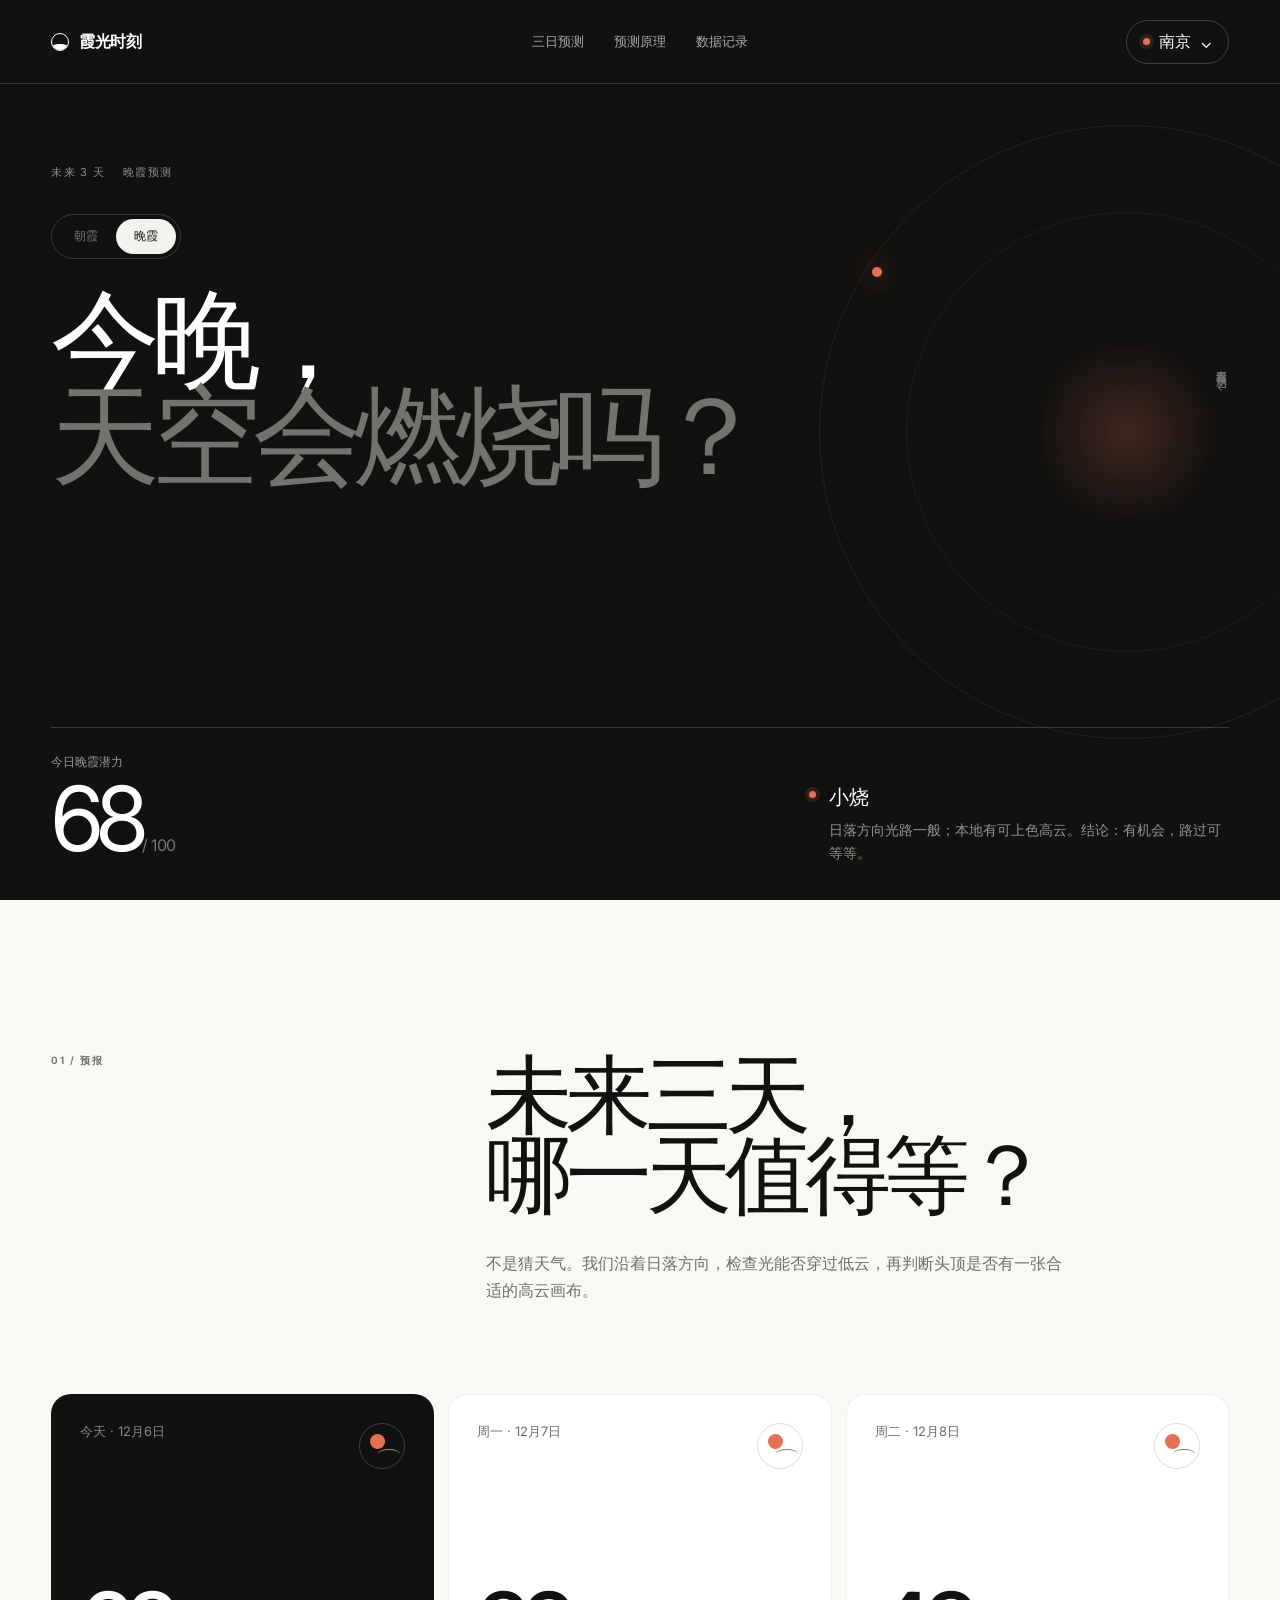
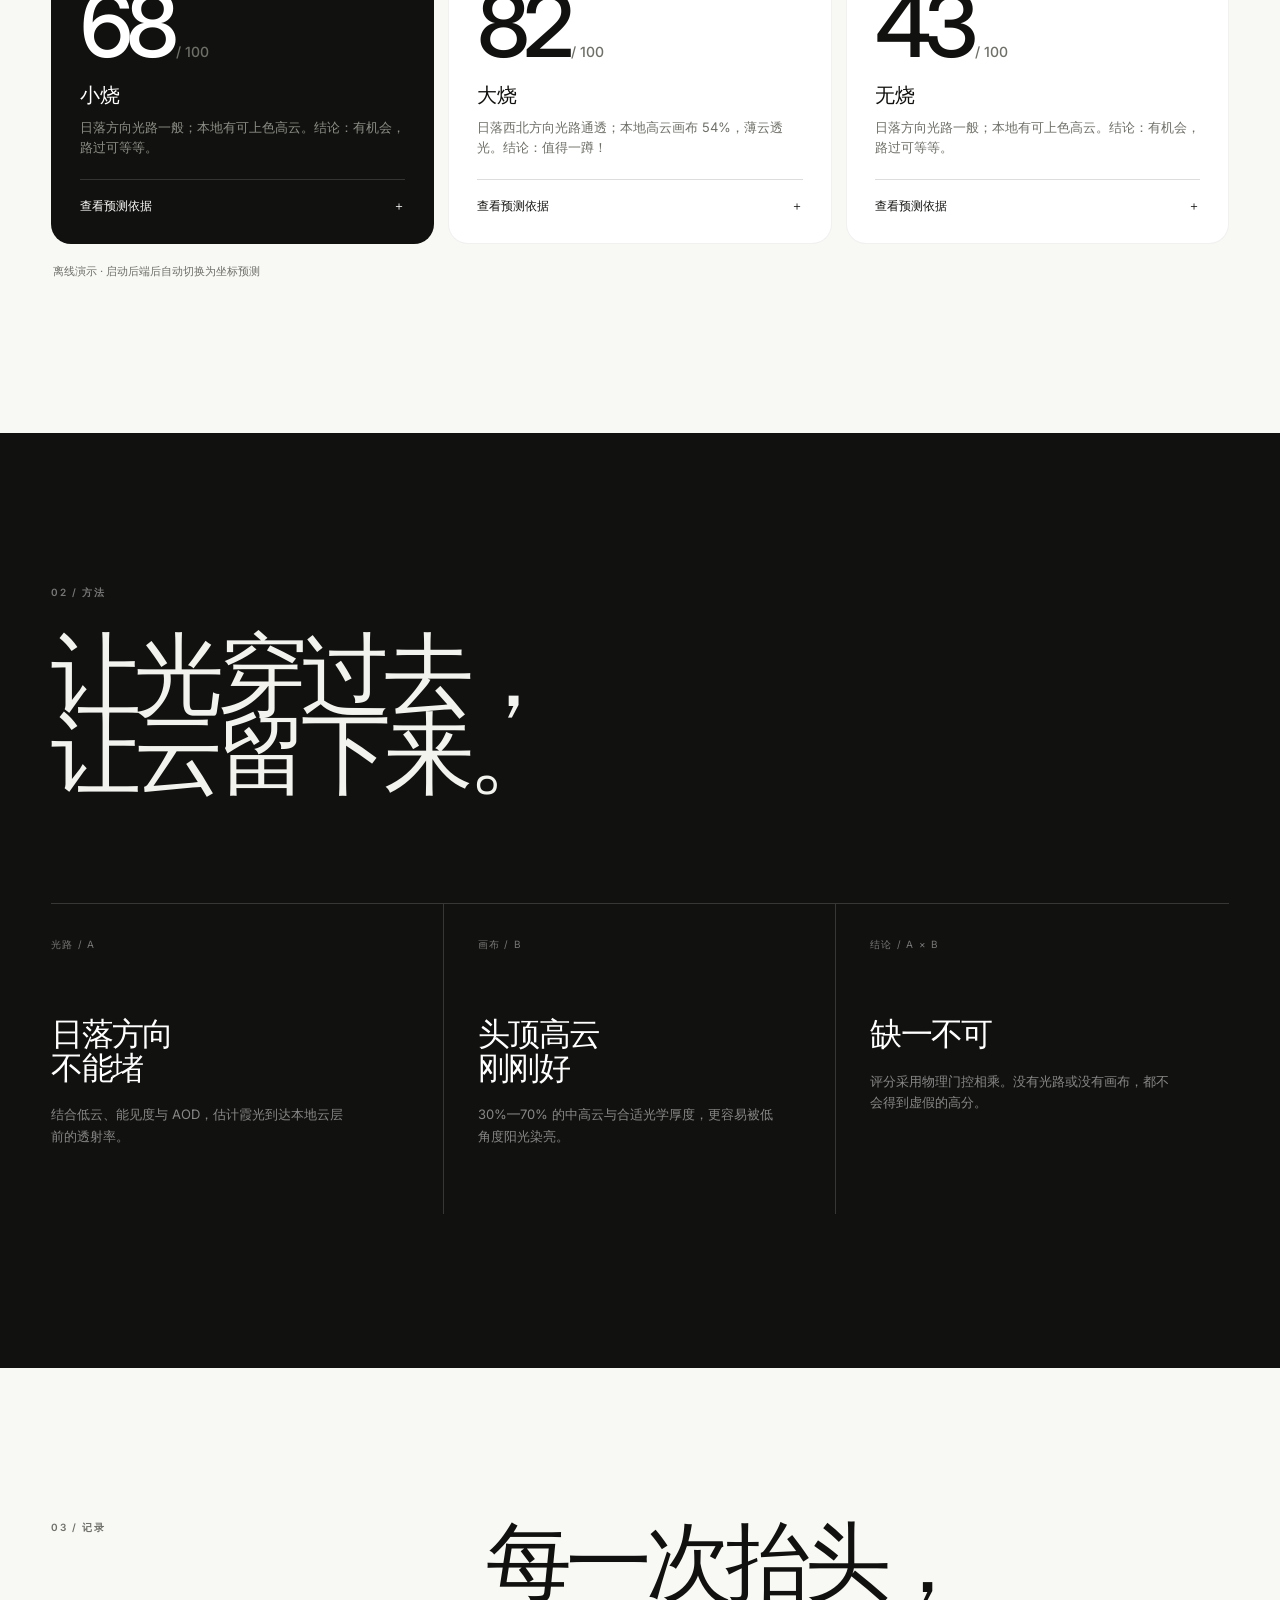
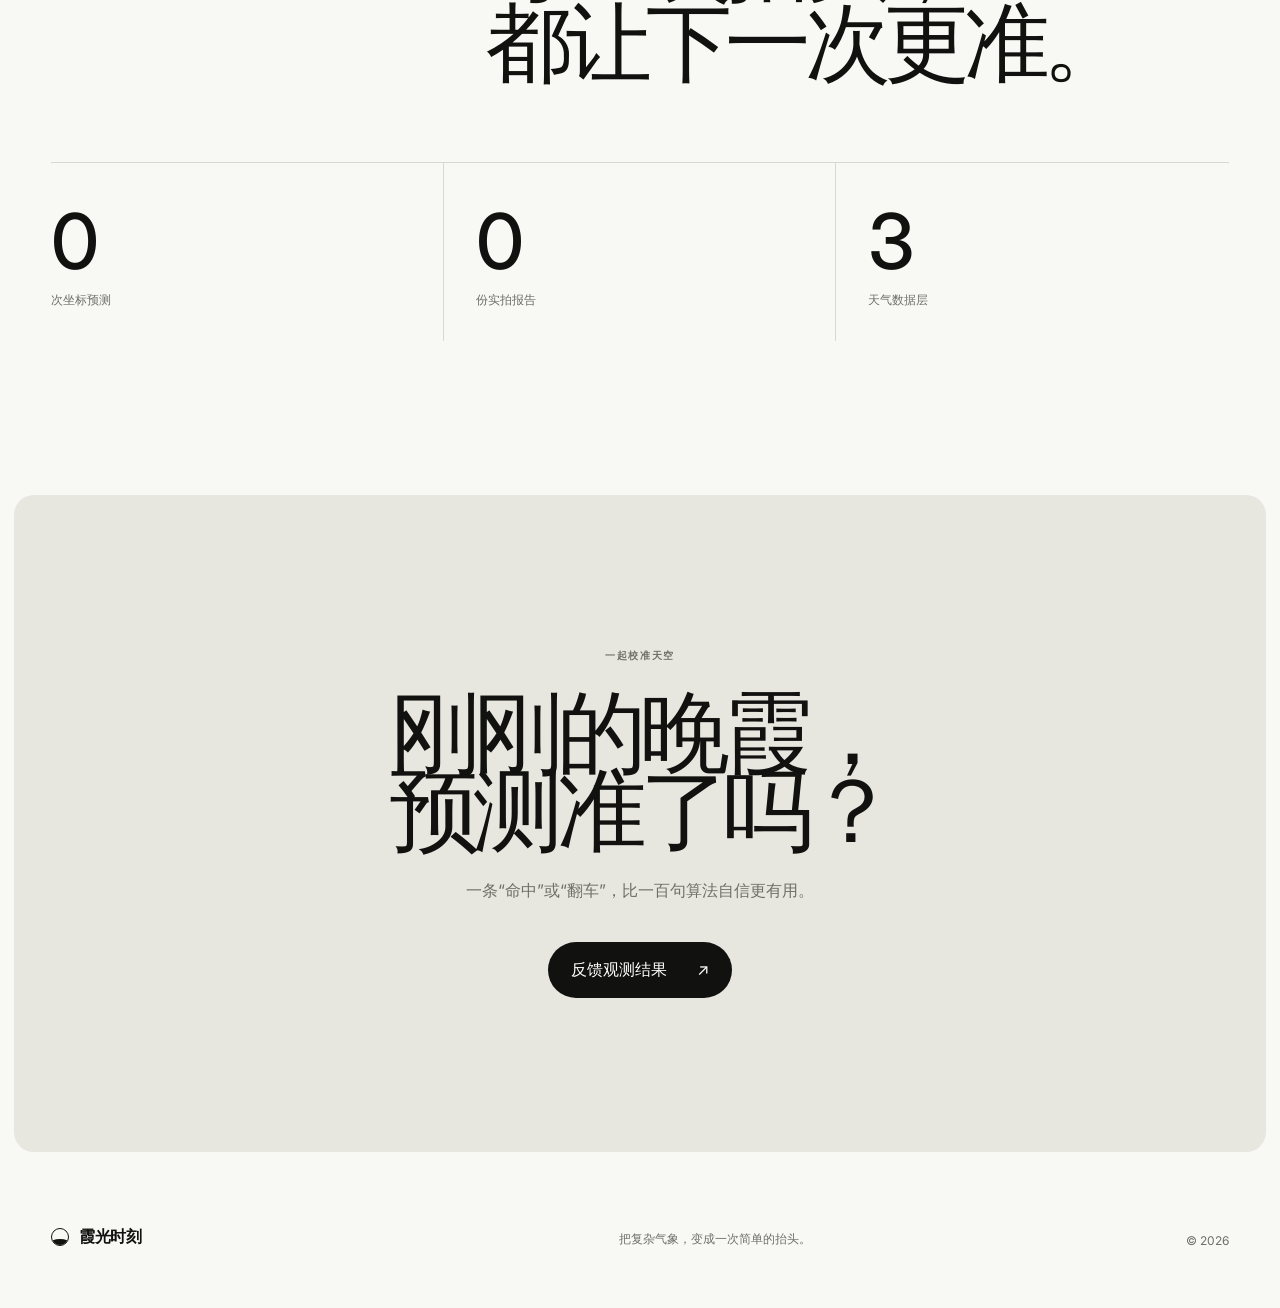
==== frontend/index.html @ 083d38c3 "初始化霞光智能预测应用" ====
<!doctype html>
<html lang="zh-CN">
<head>
  <meta charset="UTF-8">
  <meta name="viewport" content="width=device-width, initial-scale=1.0">
  <meta name="description" content="基于光路与云层几何关系的朝霞晚霞智能预测">
  <title>霞光时刻｜未来三天霞光预测</title>
  <link rel="preconnect" href="https://fonts.googleapis.com">
  <link rel="preconnect" href="https://fonts.gstatic.com" crossorigin>
  <link href="https://fonts.googleapis.com/css2?family=Inter:wght@400;500;600;700&display=swap" rel="stylesheet">
  <link rel="stylesheet" href="style.css">
</head>
<body>
  <a class="skip-link" href="#forecast">跳到三日预测</a>
  <header class="site-header">
    <a class="brand" href="#top" aria-label="霞光时刻首页">
      <span class="brand-mark" aria-hidden="true"></span>霞光时刻
    </a>
    <nav class="desktop-nav" aria-label="主导航">
      <a href="#forecast">三日预测</a><a href="#method">预测原理</a><a href="#trust">数据记录</a>
    </nav>
    <button class="location-pill" id="locateButton" type="button" aria-haspopup="dialog"><span class="location-dot"></span><span id="locationName">正在定位</span><span aria-hidden="true">⌄</span></button>
    <button class="menu-button" id="menuButton" aria-label="打开菜单" aria-expanded="false"><span></span><span></span></button>
  </header>
  <div class="mobile-menu" id="mobileMenu" aria-hidden="true">
    <nav aria-label="移动端导航">
      <a href="#forecast"><span>01</span>三日预测</a>
      <a href="#method"><span>02</span>预测原理</a>
      <a href="#trust"><span>03</span>数据记录</a>
    </nav>
    <button class="mobile-location" id="mobileLocation" type="button">正在定位 · 选择城市</button>
  </div>

  <main id="top">
    <section class="hero">
      <div class="hero-orbit" aria-hidden="true"><i></i></div>
      <div class="hero-copy reveal">
        <p class="eyebrow"><span>未来 3 天</span><span id="forecastTypeLabel">晚霞预测</span></p>
        <div class="period-switch" role="group" aria-label="选择霞光时段">
          <button type="button" data-period="morning" aria-pressed="false">朝霞</button>
          <button type="button" data-period="evening" aria-pressed="true">晚霞</button>
        </div>
        <h1><span id="heroTimeWord">今晚</span>，<br><em>天空会燃烧吗？</em></h1>
      </div>
      <div class="hero-result reveal">
        <div>
          <p class="result-label" id="resultLabel">今日晚霞潜力</p>
          <p class="hero-score"><span id="heroScore">--</span><small>/ 100</small></p>
        </div>
        <div class="hero-verdict">
          <span class="status-dot"></span>
          <strong id="heroLevel">正在观测</strong>
          <p id="heroSummary">正在检查日落光路与高云画布。</p>
        </div>
      </div>
      <a class="scroll-hint" href="#forecast">查看三日预测 <span>↓</span></a>
    </section>

    <section class="forecast-section" id="forecast">
      <div class="section-heading reveal">
        <p class="section-index">01 / 预报</p>
        <h2>未来三天，<br>哪一天值得等？</h2>
        <p>不是猜天气。我们沿着日落方向，检查光能否穿过低云，再判断头顶是否有一张合适的高云画布。</p>
      </div>
      <div class="forecast-grid" id="forecastGrid" aria-live="polite">
        <article class="forecast-card skeleton"></article><article class="forecast-card skeleton"></article><article class="forecast-card skeleton"></article>
      </div>
      <p class="data-notice" id="dataNotice">正在连接预测模型…</p>
    </section>

    <section class="method-section" id="method">
      <div class="method-title reveal">
        <p class="section-index light">02 / 方法</p>
        <h2>让光穿过去，<br>让云留下来。</h2>
      </div>
      <div class="method-grid reveal">
        <article><span>光路 / A</span><h3>日落方向<br>不能堵</h3><p>结合低云、能见度与 AOD，估计霞光到达本地云层前的透射率。</p></article>
        <article><span>画布 / B</span><h3>头顶高云<br>刚刚好</h3><p>30%—70% 的中高云与合适光学厚度，更容易被低角度阳光染亮。</p></article>
        <article><span>结论 / A × B</span><h3>缺一不可</h3><p>评分采用物理门控相乘。没有光路或没有画布，都不会得到虚假的高分。</p></article>
      </div>
    </section>

    <section class="trust-section" id="trust">
      <div class="section-heading compact reveal">
        <p class="section-index">03 / 记录</p>
        <h2>每一次抬头，<br>都让下一次更准。</h2>
      </div>
      <div class="stats reveal">
        <div><strong class="counter" id="predictionCount" data-target="0">0</strong><span>次坐标预测</span></div>
        <div><strong class="counter" id="feedbackCount" data-target="0">0</strong><span>份实拍报告</span></div>
        <div><strong class="counter" data-target="3">0</strong><span>天气数据层</span></div>
      </div>
    </section>

    <section class="cta-section reveal">
      <p class="section-index">一起校准天空</p>
      <h2>刚刚的晚霞，<br>预测准了吗？</h2>
      <p>一条“命中”或“翻车”，比一百句算法自信更有用。</p>
      <button class="primary-button" id="feedbackButton">反馈观测结果 <span>↗</span></button>
    </section>
  </main>

  <footer><a class="brand" href="#top"><span class="brand-mark"></span>霞光时刻</a><p>把复杂气象，变成一次简单的抬头。</p><span>© 2026</span></footer>

  <dialog id="feedbackDialog">
    <form method="dialog" id="feedbackForm">
      <div class="dialog-head"><div><p class="section-index">观测反馈</p><h2>今天烧了吗？</h2></div><button value="cancel" aria-label="关闭">×</button></div>
      <div class="result-options">
        <label><input type="radio" name="result" value="命中" checked><span>命中</span></label>
        <label><input type="radio" name="result" value="一般"><span>一般</span></label>
        <label><input type="radio" name="result" value="翻车"><span>翻车</span></label>
      </div>
      <label class="note-label">补充一句（可选）<textarea name="note" maxlength="500" placeholder="例如：西边低云比预期更多"></textarea></label>
      <label class="photo-label"><span>添加实拍（可选）</span><input name="photo" type="file" accept="image/jpeg,image/png,image/webp"><small>支持 JPG、PNG、WebP，最大 8MB</small></label>
      <button class="primary-button submit" value="default" type="submit">提交反馈</button>
      <p class="form-message" id="formMessage"></p>
    </form>
  </dialog>
  <dialog id="cityDialog" class="city-dialog">
    <div class="city-panel">
      <div class="dialog-head"><div><p class="section-index">选择地点</p><h2>去哪里看天空？</h2></div><button id="closeCityDialog" type="button" aria-label="关闭">×</button></div>
      <button class="current-location-button" id="currentLocationButton" type="button"><span class="location-dot"></span><span><strong>使用当前位置</strong><small>自动读取设备定位</small></span><b>↗</b></button>
      <label class="city-search"><span class="sr-only">搜索城市</span><input id="citySearch" type="search" placeholder="搜索城市，例如：杭州" autocomplete="off"></label>
      <div class="city-list" id="cityList" aria-live="polite"></div>
    </div>
  </dialog>
  <script src="script.js" defer></script>
</body>
</html>
---- frontend/style.css ----
:root {
  --primary-color: #11110f;
  --surface-color: #f2f2ee;
  --surface-soft: #f8f8f5;
  --text-muted: #6f6f69;
  --line-color: rgba(17, 17, 15, .14);
  --accent-color: #e86f51;
  --accent-soft: #f1a58c;
  --border-radius-card: 20px;
  --border-radius-button: 9999px;
  --page-padding: clamp(20px, 4vw, 64px);
  --max-width: 1440px;
  --section-space: clamp(100px, 12vw, 180px);
  --font-main: Inter, "PingFang SC", "Microsoft YaHei", sans-serif;
}
* { box-sizing: border-box; }
html { scroll-behavior: smooth; }
body { margin: 0; color: var(--primary-color); background: var(--surface-soft); font-family: var(--font-main); -webkit-font-smoothing: antialiased; }
a { color: inherit; text-decoration: none; }
button, textarea { font: inherit; }
button { cursor: pointer; }
.sr-only{position:absolute;width:1px;height:1px;padding:0;margin:-1px;overflow:hidden;clip:rect(0,0,0,0);white-space:nowrap;border:0}
.skip-link { position: fixed; left: 16px; top: -60px; z-index: 30; background: white; color: var(--primary-color); padding: 12px 18px; border-radius: var(--border-radius-button); transition: top .2s; }
.skip-link:focus { top: 12px; }
.site-header { height: 84px; padding: 0 var(--page-padding); display: grid; grid-template-columns: 1fr auto 1fr; align-items: center; background: var(--primary-color); color: white; border-bottom: 1px solid rgba(255,255,255,.14); position: relative; z-index: 5; }
.brand { display: inline-flex; align-items: center; gap: 10px; font-weight: 600; letter-spacing: -.03em; justify-self: start; }
.brand-mark { width: 18px; height: 18px; border: 1.5px solid currentColor; border-radius: 50%; display: inline-block; position: relative; overflow: hidden; }
.brand-mark::after { content: ""; position: absolute; left: -2px; right: -2px; bottom: -2px; height: 8px; border-radius: 50%; background: currentColor; }
.desktop-nav { display: flex; gap: 30px; font-size: 13px; color: #aaa; }
.desktop-nav a { transition: color .25s ease; }.desktop-nav a:hover { color: white; }
.location-pill { justify-self: end; border: 1px solid rgba(255,255,255,.2); background: transparent; color: white; padding: 10px 16px; border-radius: var(--border-radius-button); display: flex; align-items: center; gap: 9px; }
.location-dot,.status-dot { width: 7px; height: 7px; border-radius: 50%; background: var(--accent-color); box-shadow: 0 0 0 4px rgba(232,111,81,.15); }
.menu-button { display: none; background: none; border: 0; padding: 12px; }.menu-button span { display:block;width:22px;height:1px;background:white;margin:5px 0; }
.mobile-menu { display: none; }
.hero { min-height: calc(100svh - 84px); padding: clamp(70px, 9vh, 120px) var(--page-padding) 36px; color: white; background: var(--primary-color); position: relative; overflow: hidden; display: flex; flex-direction: column; justify-content: space-between; }
.hero-copy,.hero-result,.scroll-hint { position: relative; z-index: 2; }
.eyebrow { margin: 0 0 34px; display: flex; gap: 18px; color: #8e8e89; font-size: 11px; text-transform: uppercase; letter-spacing: .12em; }
.period-switch{display:inline-flex;padding:4px;border:1px solid rgba(255,255,255,.16);border-radius:var(--border-radius-button);margin:0 0 32px}.period-switch button{border:0;background:transparent;color:#777;padding:9px 18px;border-radius:var(--border-radius-button);font-size:12px;transition:.25s}.period-switch button[aria-pressed="true"]{background:#f2f2ee;color:var(--primary-color)}
.hero h1,.section-heading h2,.method-title h2,.cta-section h2 { margin: 0; font-size: clamp(56px, 8.5vw, 138px); line-height: .88; letter-spacing: -.075em; font-weight: 500; }
.hero h1 em { color: #73736e; font-style: normal; }
.hero-result { display: grid; grid-template-columns: 1fr 1fr; align-items: end; border-top: 1px solid rgba(255,255,255,.18); padding-top: 26px; margin-top: clamp(80px, 14vh, 180px); }
.result-label { margin: 0 0 3px; color: #999; font-size: 12px; }.hero-score { margin: 0; font-size: clamp(64px, 7vw, 112px); line-height: 1; letter-spacing: -.075em; }
.hero-score small { font-size: 16px; color: #777; letter-spacing: -.02em; }.hero-verdict { max-width: 420px; justify-self: end; display: grid; grid-template-columns: auto 1fr; column-gap: 13px; }
.hero-verdict .status-dot { margin-top: 7px; }.hero-verdict strong { font-size: 20px; font-weight: 500; }.hero-verdict p { grid-column: 2; margin: 8px 0 0; color: #94948e; line-height: 1.6; font-size: 14px; }
.scroll-hint { position: absolute; right: var(--page-padding); top: 34%; writing-mode: vertical-rl; font-size: 11px; color: #777; text-transform: uppercase; letter-spacing: .12em; display:flex; gap:14px; }
.hero-orbit { position:absolute; width: min(48vw,720px); aspect-ratio:1; border:1px solid rgba(255,255,255,.07); border-radius:50%; right:-12vw; top:5%; }
.hero-orbit::before,.hero-orbit::after { content:"";position:absolute;border:1px solid rgba(255,255,255,.05);border-radius:50%;inset:14%; }.hero-orbit::after { inset:34%; background:radial-gradient(circle,rgba(232,111,81,.22),transparent 67%);border:0; }
.hero-orbit i { position:absolute;width:10px;height:10px;background:var(--accent-color);border-radius:50%;left:8.5%;top:23%;box-shadow:0 0 26px rgba(232,111,81,.8); }
.forecast-section,.trust-section { max-width: var(--max-width); margin: auto; padding: var(--section-space) var(--page-padding); }
.section-heading { display:grid; grid-template-columns: 1fr 2fr; column-gap: 5vw; align-items:start; margin-bottom: 90px; }.section-heading .section-index { grid-column:1; }.section-heading h2 { grid-column:2;font-size:clamp(50px,6.7vw,104px);line-height:.94; }.section-heading > p:last-child { grid-column:2; max-width:590px;color:var(--text-muted);line-height:1.7;margin:35px 0 0; }
.section-index { margin: 0; font-size: 10px; text-transform: uppercase; letter-spacing:.16em; color:var(--text-muted);font-weight:600; }.section-index.light { color:#777; }
.forecast-grid { display:grid; grid-template-columns:repeat(3,1fr);gap:14px; }.forecast-card { background:white;border-radius:var(--border-radius-card);padding:28px;min-height:450px;display:flex;flex-direction:column;border:1px solid rgba(17,17,15,.06);transition:transform .35s ease,box-shadow .35s ease;overflow:hidden; }
.forecast-card:hover { transform:translateY(-5px);box-shadow:0 18px 38px rgba(0,0,0,.06); }.forecast-card.active { background:var(--primary-color);color:white; }.card-top { display:flex;justify-content:space-between;align-items:start; }.card-date { font-size:13px;color:var(--text-muted); }.active .card-date { color:#888; }
.weather-icon { width:46px;height:46px;border:1px solid var(--line-color);border-radius:50%;position:relative; }.active .weather-icon { border-color:rgba(255,255,255,.2); }.weather-icon::before { content:"";position:absolute;width:15px;height:15px;border-radius:50%;background:var(--accent-color);left:10px;top:10px; }.weather-icon::after { content:"";position:absolute;width:22px;height:9px;border:1px solid currentColor;border-width:1px 0 0;border-radius:50%;right:4px;bottom:9px;opacity:.55; }
.card-score { margin:auto 0 0;font-size:clamp(72px,7vw,104px);line-height:.8;letter-spacing:-.08em;font-weight:500; }.card-score small {font-size:14px;color:var(--text-muted);letter-spacing:0;}.card-level {font-size:20px;margin:22px 0 8px;}.card-summary {color:var(--text-muted);font-size:13px;line-height:1.55;min-height:42px;margin:0 0 20px;}.active .card-summary{color:#8d8d87;}
.detail-toggle { border:0;border-top:1px solid var(--line-color);background:none;color:inherit;text-align:left;padding:18px 0 0;display:flex;justify-content:space-between;font-size:12px; }.active .detail-toggle{border-color:rgba(255,255,255,.15)}.detail-toggle span{transition:transform .25s}.expanded .detail-toggle span{transform:rotate(45deg)}
.card-details { display:grid;grid-template-rows:0fr;transition:grid-template-rows .35s ease; }.card-details>div{overflow:hidden}.expanded .card-details{grid-template-rows:1fr}.metric{margin-top:14px}.metric-label{display:flex;justify-content:space-between;font-size:10px;color:var(--text-muted);margin-bottom:7px}.metric-track{height:3px;background:rgba(127,127,127,.16);border-radius:3px;overflow:hidden}.metric-fill{height:100%;background:var(--accent-color);transform-origin:left;}
.data-notice { margin:20px 2px 0;color:var(--text-muted);font-size:11px; }.skeleton { background:linear-gradient(100deg,#eee 20%,#f7f7f7 40%,#eee 60%);background-size:200% 100%;animation:shimmer 1.2s infinite; }
.method-section { background:var(--primary-color);color:white;padding:var(--section-space) var(--page-padding); }.method-title,.method-grid {max-width:calc(var(--max-width) - 2 * var(--page-padding));margin-left:auto;margin-right:auto}.method-title h2{font-size:clamp(56px,7vw,108px);margin-top:35px;color:#f2f2ee}.method-grid{display:grid;grid-template-columns:repeat(3,1fr);margin-top:110px;border-top:1px solid rgba(255,255,255,.16)}.method-grid article{padding:28px 34px 15px 0;border-right:1px solid rgba(255,255,255,.16);min-height:310px}.method-grid article+article{padding-left:34px}.method-grid article:last-child{border-right:0}.method-grid span{font-size:10px;color:#777;text-transform:uppercase;letter-spacing:.12em}.method-grid h3{font-size:32px;line-height:1.05;letter-spacing:-.05em;font-weight:500;margin:65px 0 20px}.method-grid p{font-size:13px;line-height:1.65;color:#888;max-width:300px}
.section-heading.compact{margin-bottom:80px}.stats{display:grid;grid-template-columns:repeat(3,1fr);border-top:1px solid var(--line-color)}.stats>div{padding:32px 0;border-right:1px solid var(--line-color)}.stats>div+div{padding-left:32px}.stats>div:last-child{border:0}.stats strong{font-size:clamp(52px,6vw,90px);letter-spacing:-.07em;font-weight:500;display:block}.stats span{color:var(--text-muted);font-size:12px}
.cta-section{margin:0 14px 14px;padding:clamp(90px,12vw,170px) var(--page-padding);background:#e7e6df;border-radius:var(--border-radius-card);text-align:center}.cta-section h2{font-size:clamp(52px,7vw,108px);margin:30px 0}.cta-section>p:not(.section-index){color:var(--text-muted)}.primary-button{border:0;border-radius:var(--border-radius-button);background:var(--primary-color);color:white;padding:17px 23px;margin-top:24px;min-width:180px;display:inline-flex;justify-content:space-between;gap:30px;transition:transform .2s,background .2s}.primary-button:hover{transform:translateY(-2px);background:#302f2b}
footer{padding:60px var(--page-padding);display:grid;grid-template-columns:1fr 1fr auto;align-items:end;font-size:12px;color:var(--text-muted)}footer .brand{color:var(--primary-color);font-size:16px}footer p{margin:0}
dialog{width:min(560px,calc(100% - 32px));border:0;border-radius:var(--border-radius-card);padding:0;box-shadow:0 30px 90px rgba(0,0,0,.22)}dialog::backdrop{background:rgba(17,17,15,.68);backdrop-filter:blur(6px)}dialog form{padding:34px}.dialog-head{display:flex;justify-content:space-between}.dialog-head h2{font-size:40px;letter-spacing:-.05em;margin:14px 0 28px}.dialog-head button{border:0;background:none;font-size:28px;align-self:start}.result-options{display:grid;grid-template-columns:repeat(3,1fr);gap:8px}.result-options input{position:absolute;opacity:0}.result-options span{display:block;text-align:center;border:1px solid var(--line-color);border-radius:12px;padding:14px}.result-options input:checked+span{background:var(--primary-color);color:white}.note-label{font-size:12px;color:var(--text-muted);display:block;margin-top:24px}.note-label textarea{display:block;width:100%;resize:vertical;min-height:90px;border:1px solid var(--line-color);border-radius:12px;padding:13px;margin-top:8px}.primary-button.submit{width:100%;justify-content:center}.form-message{text-align:center;font-size:12px;color:var(--text-muted);min-height:18px}
.reveal{opacity:0;transform:translateY(28px);transition:opacity .8s ease,transform .8s cubic-bezier(.2,.7,.2,1)}.reveal.visible{opacity:1;transform:none}@keyframes shimmer{to{background-position:-200% 0}}
@media(max-width:800px){.site-header{height:70px;grid-template-columns:1fr auto}.desktop-nav,.location-pill{display:none}.menu-button{display:block}.hero{min-height:calc(100svh - 70px);padding-top:64px}.hero h1{font-size:clamp(52px,16vw,78px)}.hero-result{grid-template-columns:1fr;gap:26px}.hero-verdict{justify-self:start}.scroll-hint{display:none}.hero-orbit{width:100vw;right:-48vw;top:20%}.section-heading{grid-template-columns:1fr;margin-bottom:55px}.section-heading .section-index,.section-heading h2,.section-heading>p:last-child{grid-column:1}.section-heading h2{margin-top:28px;font-size:52px}.forecast-grid{grid-template-columns:1fr}.forecast-card{min-height:410px}.method-grid{grid-template-columns:1fr;margin-top:70px}.method-grid article,.method-grid article+article{border-right:0;border-bottom:1px solid rgba(255,255,255,.16);padding:28px 0;min-height:260px}.method-grid h3{margin-top:45px}.stats{grid-template-columns:1fr}.stats>div,.stats>div+div{border-right:0;border-bottom:1px solid var(--line-color);padding:28px 0}.cta-section{margin:0 8px 8px}.cta-section h2{font-size:50px}footer{grid-template-columns:1fr;gap:26px}}
@media(prefers-reduced-motion:reduce){html{scroll-behavior:auto}*,*::before,*::after{animation-duration:.01ms!important;transition-duration:.01ms!important}.reveal{opacity:1;transform:none}}
.photo-label{display:grid;gap:7px;margin-top:18px;font-size:12px;color:var(--text-muted)}.photo-label input{width:100%;padding:10px;border:1px dashed var(--line-color);border-radius:12px;background:var(--surface-soft)}.photo-label small{font-size:10px;color:#999}
.city-dialog{width:min(620px,calc(100% - 32px));max-height:min(760px,calc(100svh - 32px))}.city-panel{padding:34px}.city-dialog .dialog-head h2{font-size:40px;letter-spacing:-.05em;margin:14px 0 28px}.current-location-button{width:100%;display:grid;grid-template-columns:auto 1fr auto;gap:15px;align-items:center;text-align:left;border:0;background:var(--primary-color);color:white;border-radius:16px;padding:18px}.current-location-button span:nth-child(2){display:grid;gap:4px}.current-location-button strong{font-size:14px;font-weight:500}.current-location-button small{color:#888;font-size:10px}.current-location-button b{font-weight:400}.city-search{display:block;margin:18px 0}.city-search input{width:100%;border:1px solid var(--line-color);background:var(--surface-soft);border-radius:14px;padding:15px 17px;outline:none}.city-search input:focus{border-color:#777}.city-list{display:grid;grid-template-columns:repeat(3,1fr);gap:8px;max-height:310px;overflow:auto}.city-option{border:1px solid var(--line-color);background:white;border-radius:12px;padding:14px;text-align:left;transition:.2s}.city-option:hover{background:var(--surface-color);transform:translateY(-1px)}.city-option strong{display:block;font-size:13px;font-weight:500}.city-option small{display:block;color:#999;font-size:9px;margin-top:5px}.city-empty{grid-column:1/-1;color:var(--text-muted);font-size:12px;padding:30px 0;text-align:center}.mobile-location{border:0;background:transparent;color:#777;text-align:left;padding:0;font-size:11px}
@media(max-width:800px){body.menu-open{overflow:hidden}.site-header{position:relative;z-index:21}.menu-button span{transition:transform .25s,opacity .25s}.menu-button[aria-expanded="true"] span:first-child{transform:translateY(3px) rotate(45deg)}.menu-button[aria-expanded="true"] span:last-child{transform:translateY(-3px) rotate(-45deg)}.mobile-menu{display:flex;position:fixed;z-index:20;inset:69px 0 0;background:var(--primary-color);color:white;padding:46px var(--page-padding);flex-direction:column;justify-content:space-between;opacity:0;visibility:hidden;transform:translateY(-12px);transition:.3s ease}.mobile-menu.open{opacity:1;visibility:visible;transform:none}.mobile-menu nav{display:grid}.mobile-menu nav a{font-size:clamp(38px,12vw,60px);letter-spacing:-.055em;padding:15px 0;border-bottom:1px solid rgba(255,255,255,.14)}.mobile-menu nav span{font-size:10px;color:#777;letter-spacing:.1em;margin-right:16px}.mobile-menu p{color:#777;font-size:11px}}
@media(max-width:560px){.city-panel{padding:24px}.city-list{grid-template-columns:repeat(2,1fr)}.city-dialog .dialog-head h2{font-size:34px}.period-switch{margin-bottom:24px}}
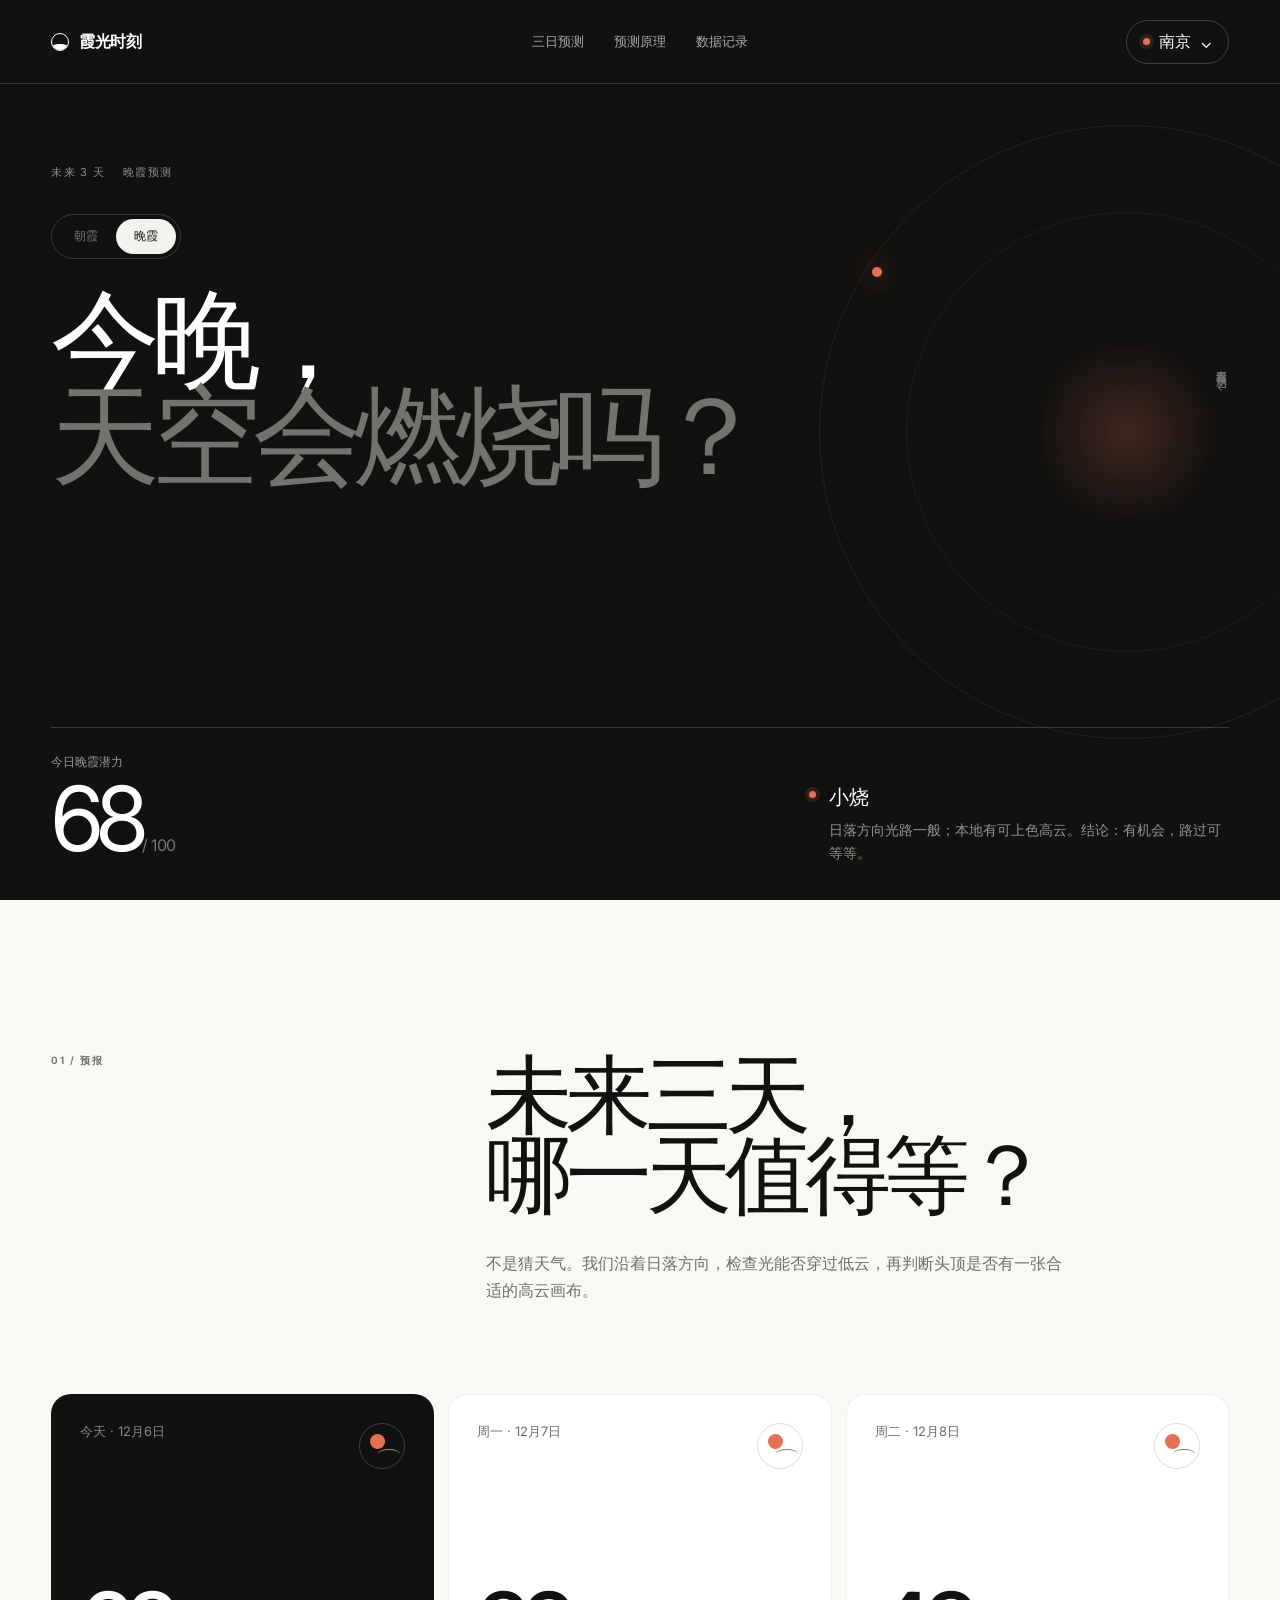
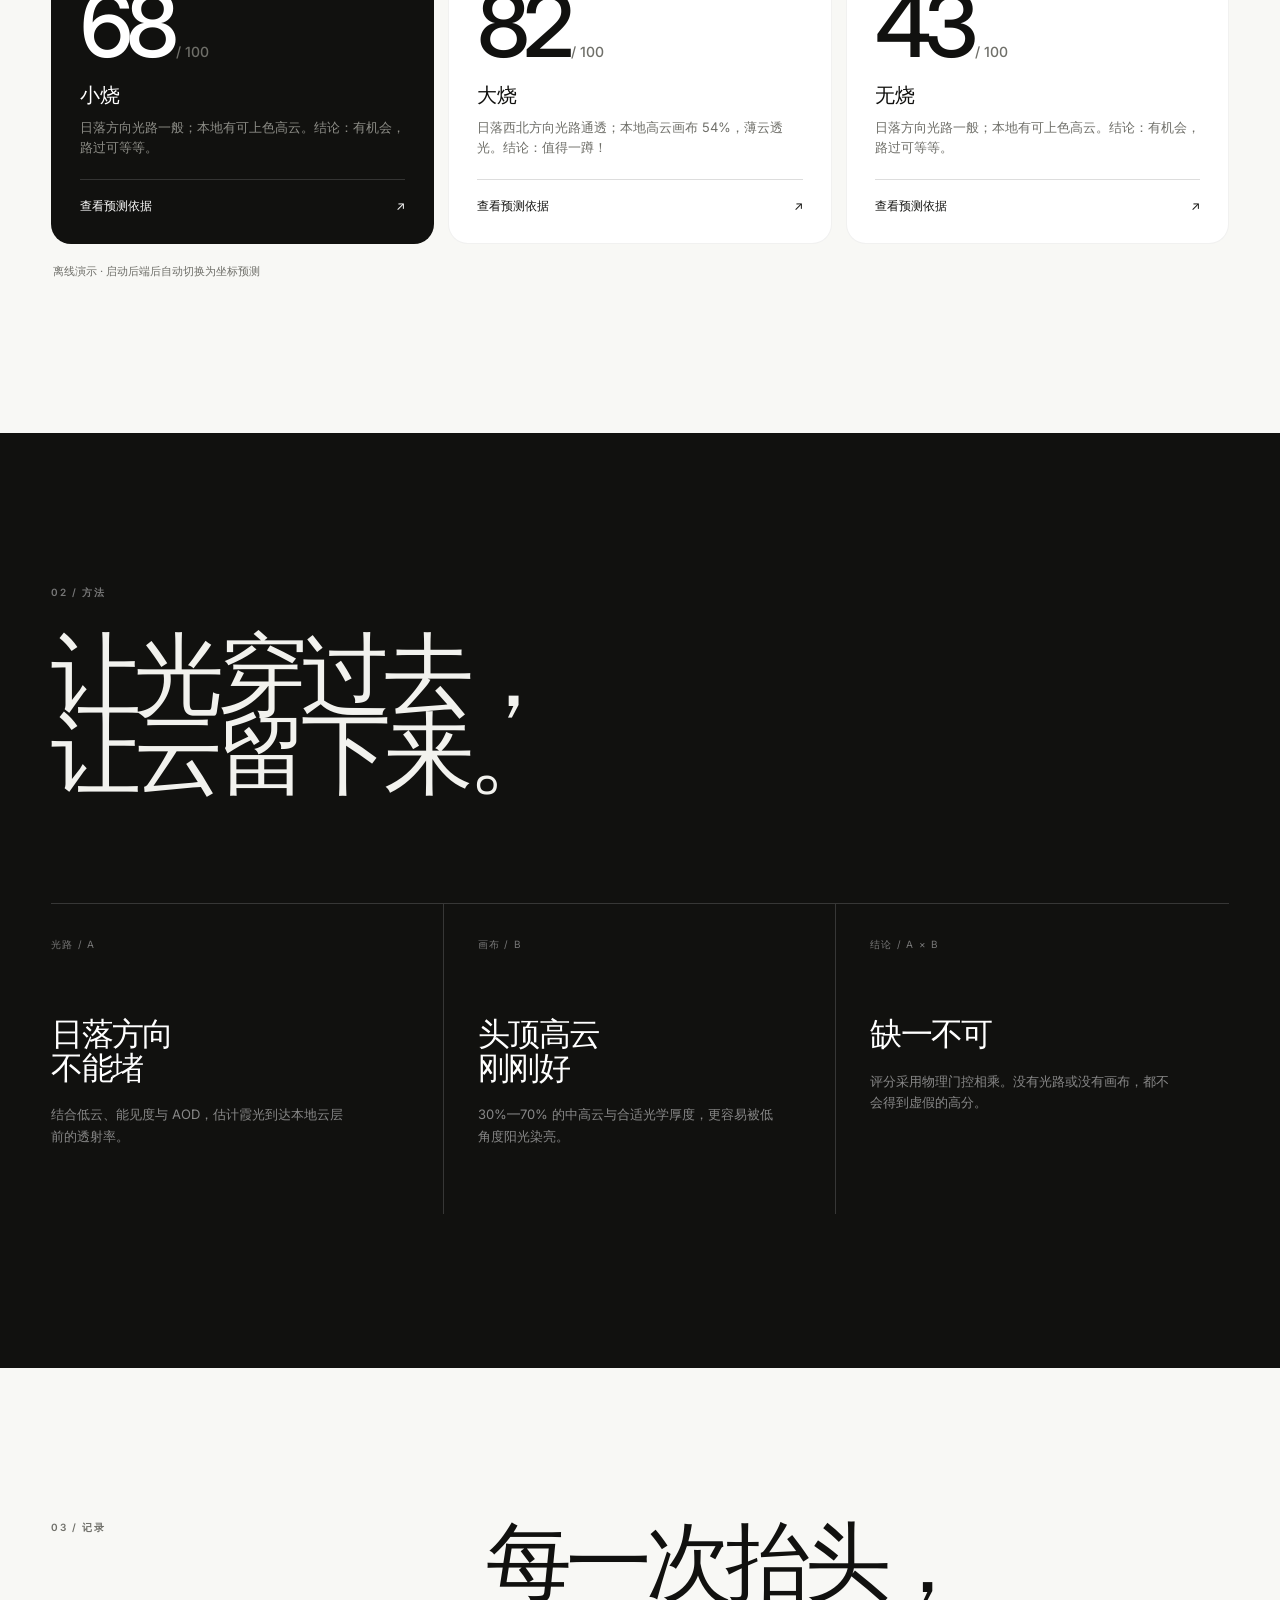
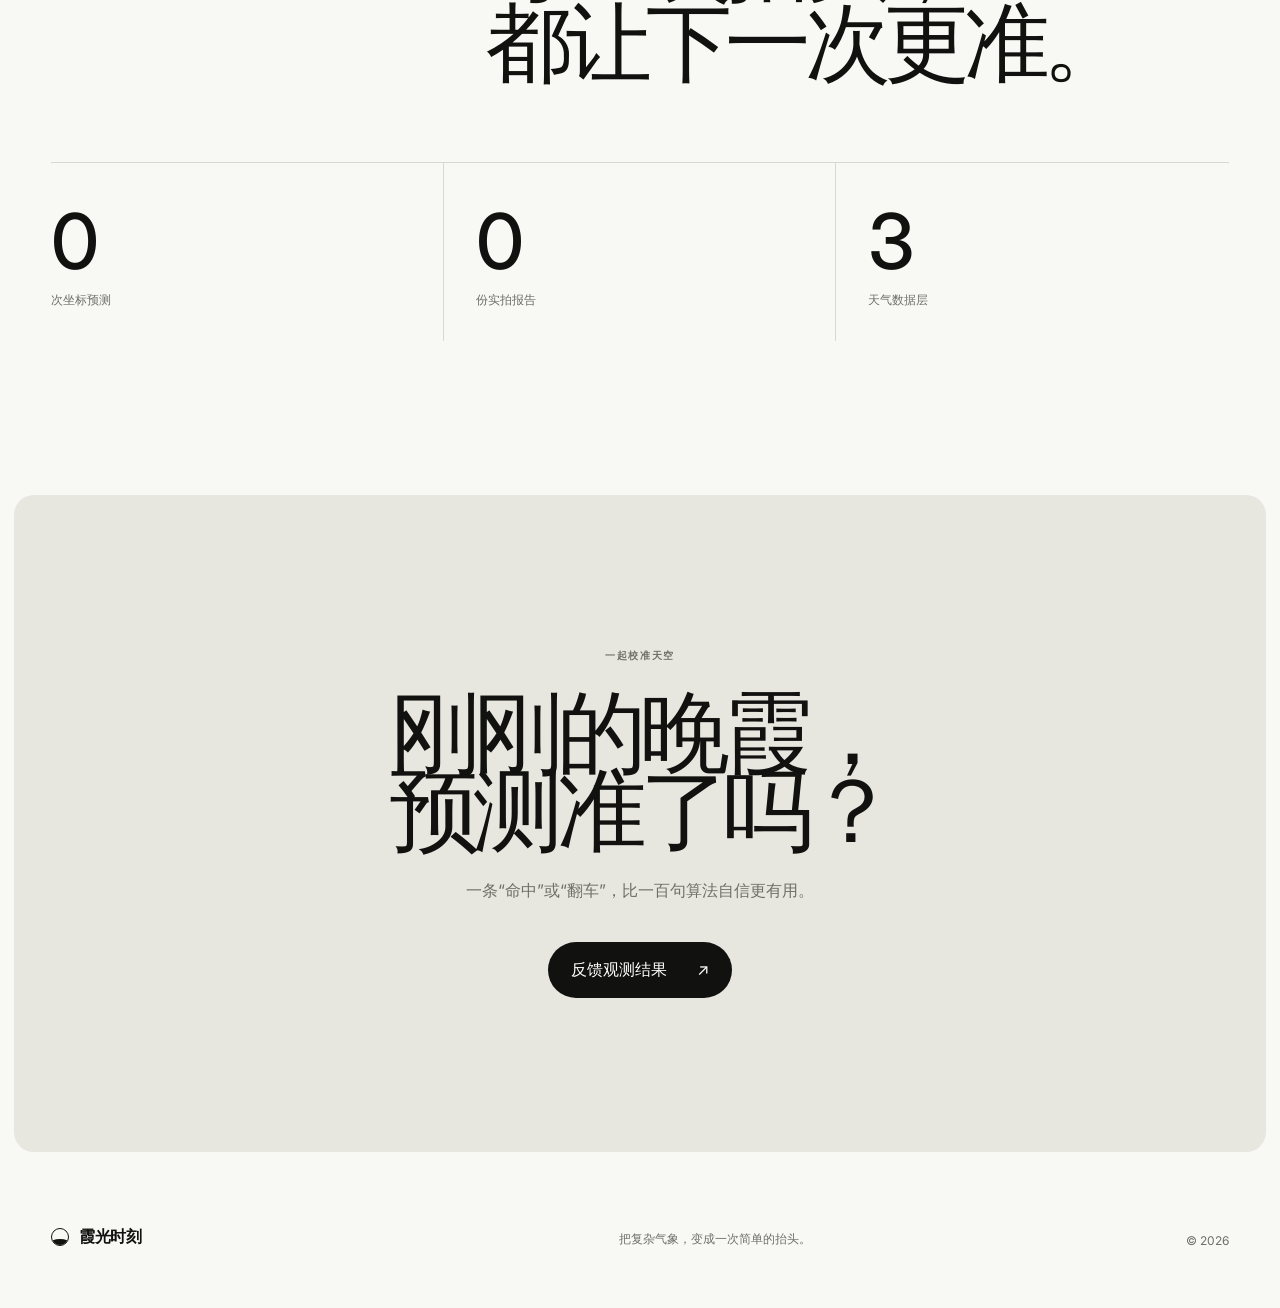
==== commit eb5a4d94: "优化保持真实数据展示" ====
--- a/frontend/index.html
+++ b/frontend/index.html
@@ -120,7 +120,9 @@
     <div class="city-panel">
       <div class="dialog-head"><div><p class="section-index">选择地点</p><h2>去哪里看天空？</h2></div><button id="closeCityDialog" type="button" aria-label="关闭">×</button></div>
       <button class="current-location-button" id="currentLocationButton" type="button"><span class="location-dot"></span><span><strong>使用当前位置</strong><small>自动读取设备定位</small></span><b>↗</b></button>
-      <label class="city-search"><span class="sr-only">搜索城市</span><input id="citySearch" type="search" placeholder="搜索城市，例如：杭州" autocomplete="off"></label>
+      <div class="city-scope" aria-label="支持地区"><span>大陆地级市</span><span>港澳</span><span>台湾县市</span></div>
+      <label class="city-search"><span class="sr-only">搜索城市</span><input id="citySearch" type="search" placeholder="搜索城市、自治州、地区或盟" autocomplete="off"></label>
+      <p class="city-search-hint" id="citySearchHint">输入至少两个字搜索全国；下方为热门城市</p>
       <div class="city-list" id="cityList" aria-live="polite"></div>
     </div>
   </dialog>
--- a/frontend/style.css
+++ b/frontend/style.css
@@ -50,7 +50,7 @@
 .section-heading { display:grid; grid-template-columns: 1fr 2fr; column-gap: 5vw; align-items:start; margin-bottom: 90px; }.section-heading .section-index { grid-column:1; }.section-heading h2 { grid-column:2;font-size:clamp(50px,6.7vw,104px);line-height:.94; }.section-heading > p:last-child { grid-column:2; max-width:590px;color:var(--text-muted);line-height:1.7;margin:35px 0 0; }
 .section-index { margin: 0; font-size: 10px; text-transform: uppercase; letter-spacing:.16em; color:var(--text-muted);font-weight:600; }.section-index.light { color:#777; }
 .forecast-grid { display:grid; grid-template-columns:repeat(3,1fr);gap:14px; }.forecast-card { background:white;border-radius:var(--border-radius-card);padding:28px;min-height:450px;display:flex;flex-direction:column;border:1px solid rgba(17,17,15,.06);transition:transform .35s ease,box-shadow .35s ease;overflow:hidden; }
-.forecast-card:hover { transform:translateY(-5px);box-shadow:0 18px 38px rgba(0,0,0,.06); }.forecast-card.active { background:var(--primary-color);color:white; }.card-top { display:flex;justify-content:space-between;align-items:start; }.card-date { font-size:13px;color:var(--text-muted); }.active .card-date { color:#888; }
+.forecast-card:hover { transform:translateY(-5px);box-shadow:0 18px 38px rgba(0,0,0,.06); }.forecast-card.active { background:var(--primary-color);color:white; }.forecast-card.unavailable-card{background:#fff7f4;color:var(--primary-color);border-color:rgba(236,118,89,.18)}.forecast-card.unavailable-card .detail-toggle:disabled{cursor:not-allowed;opacity:.55}.card-top { display:flex;justify-content:space-between;align-items:start; }.card-date { font-size:13px;color:var(--text-muted); }.active .card-date { color:#888; }
 .weather-icon { width:46px;height:46px;border:1px solid var(--line-color);border-radius:50%;position:relative; }.active .weather-icon { border-color:rgba(255,255,255,.2); }.weather-icon::before { content:"";position:absolute;width:15px;height:15px;border-radius:50%;background:var(--accent-color);left:10px;top:10px; }.weather-icon::after { content:"";position:absolute;width:22px;height:9px;border:1px solid currentColor;border-width:1px 0 0;border-radius:50%;right:4px;bottom:9px;opacity:.55; }
 .card-score { margin:auto 0 0;font-size:clamp(72px,7vw,104px);line-height:.8;letter-spacing:-.08em;font-weight:500; }.card-score small {font-size:14px;color:var(--text-muted);letter-spacing:0;}.card-level {font-size:20px;margin:22px 0 8px;}.card-summary {color:var(--text-muted);font-size:13px;line-height:1.55;min-height:42px;margin:0 0 20px;}.active .card-summary{color:#8d8d87;}
 .detail-toggle { border:0;border-top:1px solid var(--line-color);background:none;color:inherit;text-align:left;padding:18px 0 0;display:flex;justify-content:space-between;font-size:12px; }.active .detail-toggle{border-color:rgba(255,255,255,.15)}.detail-toggle span{transition:transform .25s}.expanded .detail-toggle span{transform:rotate(45deg)}
@@ -65,6 +65,6 @@
 @media(max-width:800px){.site-header{height:70px;grid-template-columns:1fr auto}.desktop-nav,.location-pill{display:none}.menu-button{display:block}.hero{min-height:calc(100svh - 70px);padding-top:64px}.hero h1{font-size:clamp(52px,16vw,78px)}.hero-result{grid-template-columns:1fr;gap:26px}.hero-verdict{justify-self:start}.scroll-hint{display:none}.hero-orbit{width:100vw;right:-48vw;top:20%}.section-heading{grid-template-columns:1fr;margin-bottom:55px}.section-heading .section-index,.section-heading h2,.section-heading>p:last-child{grid-column:1}.section-heading h2{margin-top:28px;font-size:52px}.forecast-grid{grid-template-columns:1fr}.forecast-card{min-height:410px}.method-grid{grid-template-columns:1fr;margin-top:70px}.method-grid article,.method-grid article+article{border-right:0;border-bottom:1px solid rgba(255,255,255,.16);padding:28px 0;min-height:260px}.method-grid h3{margin-top:45px}.stats{grid-template-columns:1fr}.stats>div,.stats>div+div{border-right:0;border-bottom:1px solid var(--line-color);padding:28px 0}.cta-section{margin:0 8px 8px}.cta-section h2{font-size:50px}footer{grid-template-columns:1fr;gap:26px}}
 @media(prefers-reduced-motion:reduce){html{scroll-behavior:auto}*,*::before,*::after{animation-duration:.01ms!important;transition-duration:.01ms!important}.reveal{opacity:1;transform:none}}
 .photo-label{display:grid;gap:7px;margin-top:18px;font-size:12px;color:var(--text-muted)}.photo-label input{width:100%;padding:10px;border:1px dashed var(--line-color);border-radius:12px;background:var(--surface-soft)}.photo-label small{font-size:10px;color:#999}
-.city-dialog{width:min(620px,calc(100% - 32px));max-height:min(760px,calc(100svh - 32px))}.city-panel{padding:34px}.city-dialog .dialog-head h2{font-size:40px;letter-spacing:-.05em;margin:14px 0 28px}.current-location-button{width:100%;display:grid;grid-template-columns:auto 1fr auto;gap:15px;align-items:center;text-align:left;border:0;background:var(--primary-color);color:white;border-radius:16px;padding:18px}.current-location-button span:nth-child(2){display:grid;gap:4px}.current-location-button strong{font-size:14px;font-weight:500}.current-location-button small{color:#888;font-size:10px}.current-location-button b{font-weight:400}.city-search{display:block;margin:18px 0}.city-search input{width:100%;border:1px solid var(--line-color);background:var(--surface-soft);border-radius:14px;padding:15px 17px;outline:none}.city-search input:focus{border-color:#777}.city-list{display:grid;grid-template-columns:repeat(3,1fr);gap:8px;max-height:310px;overflow:auto}.city-option{border:1px solid var(--line-color);background:white;border-radius:12px;padding:14px;text-align:left;transition:.2s}.city-option:hover{background:var(--surface-color);transform:translateY(-1px)}.city-option strong{display:block;font-size:13px;font-weight:500}.city-option small{display:block;color:#999;font-size:9px;margin-top:5px}.city-empty{grid-column:1/-1;color:var(--text-muted);font-size:12px;padding:30px 0;text-align:center}.mobile-location{border:0;background:transparent;color:#777;text-align:left;padding:0;font-size:11px}
+.city-dialog{width:min(660px,calc(100% - 32px));max-height:min(800px,calc(100svh - 32px))}.city-panel{padding:34px}.city-dialog .dialog-head h2{font-size:40px;letter-spacing:-.05em;margin:14px 0 28px}.current-location-button{width:100%;display:grid;grid-template-columns:auto 1fr auto;gap:15px;align-items:center;text-align:left;border:0;background:var(--primary-color);color:white;border-radius:16px;padding:18px}.current-location-button span:nth-child(2){display:grid;gap:4px}.current-location-button strong{font-size:14px;font-weight:500}.current-location-button small{color:#888;font-size:10px}.current-location-button b{font-weight:400}.city-scope{display:flex;flex-wrap:wrap;gap:7px;margin-top:16px}.city-scope span{border:1px solid var(--line-color);border-radius:var(--border-radius-button);padding:7px 11px;color:var(--text-muted);font-size:9px;letter-spacing:.02em}.city-search{display:block;margin:14px 0 7px;position:relative}.city-search::before{content:"⌕";position:absolute;left:16px;top:50%;transform:translateY(-52%);font-size:18px;color:#999}.city-search input{width:100%;border:1px solid var(--line-color);background:var(--surface-soft);border-radius:14px;padding:15px 17px 15px 43px;outline:none}.city-search input:focus{border-color:#777;background:white}.city-search-hint{margin:0 2px 13px;color:#999;font-size:10px;min-height:15px}.city-list{display:grid;grid-template-columns:repeat(3,1fr);gap:8px;max-height:300px;overflow:auto;padding-right:3px}.city-option{border:1px solid var(--line-color);background:white;border-radius:12px;padding:14px;text-align:left;min-height:66px;transition:.2s}.city-option:hover,.city-option:focus-visible{background:var(--surface-color);transform:translateY(-1px);outline:none;border-color:rgba(17,17,15,.35)}.city-option strong{display:block;font-size:13px;font-weight:500}.city-option small{display:block;color:#999;font-size:9px;line-height:1.35;margin-top:5px;overflow:hidden;text-overflow:ellipsis;white-space:nowrap}.city-empty{grid-column:1/-1;color:var(--text-muted);font-size:12px;padding:30px 0;text-align:center}.city-loading::after{content:"";display:inline-block;width:5px;height:5px;margin-left:7px;border-radius:50%;background:var(--accent-color);animation:cityPulse .8s ease-in-out infinite alternate}.mobile-location{border:0;background:transparent;color:#777;text-align:left;padding:0;font-size:11px}@keyframes cityPulse{to{transform:scale(1.8);opacity:.35}}
 @media(max-width:800px){body.menu-open{overflow:hidden}.site-header{position:relative;z-index:21}.menu-button span{transition:transform .25s,opacity .25s}.menu-button[aria-expanded="true"] span:first-child{transform:translateY(3px) rotate(45deg)}.menu-button[aria-expanded="true"] span:last-child{transform:translateY(-3px) rotate(-45deg)}.mobile-menu{display:flex;position:fixed;z-index:20;inset:69px 0 0;background:var(--primary-color);color:white;padding:46px var(--page-padding);flex-direction:column;justify-content:space-between;opacity:0;visibility:hidden;transform:translateY(-12px);transition:.3s ease}.mobile-menu.open{opacity:1;visibility:visible;transform:none}.mobile-menu nav{display:grid}.mobile-menu nav a{font-size:clamp(38px,12vw,60px);letter-spacing:-.055em;padding:15px 0;border-bottom:1px solid rgba(255,255,255,.14)}.mobile-menu nav span{font-size:10px;color:#777;letter-spacing:.1em;margin-right:16px}.mobile-menu p{color:#777;font-size:11px}}
 @media(max-width:560px){.city-panel{padding:24px}.city-list{grid-template-columns:repeat(2,1fr)}.city-dialog .dialog-head h2{font-size:34px}.period-switch{margin-bottom:24px}}
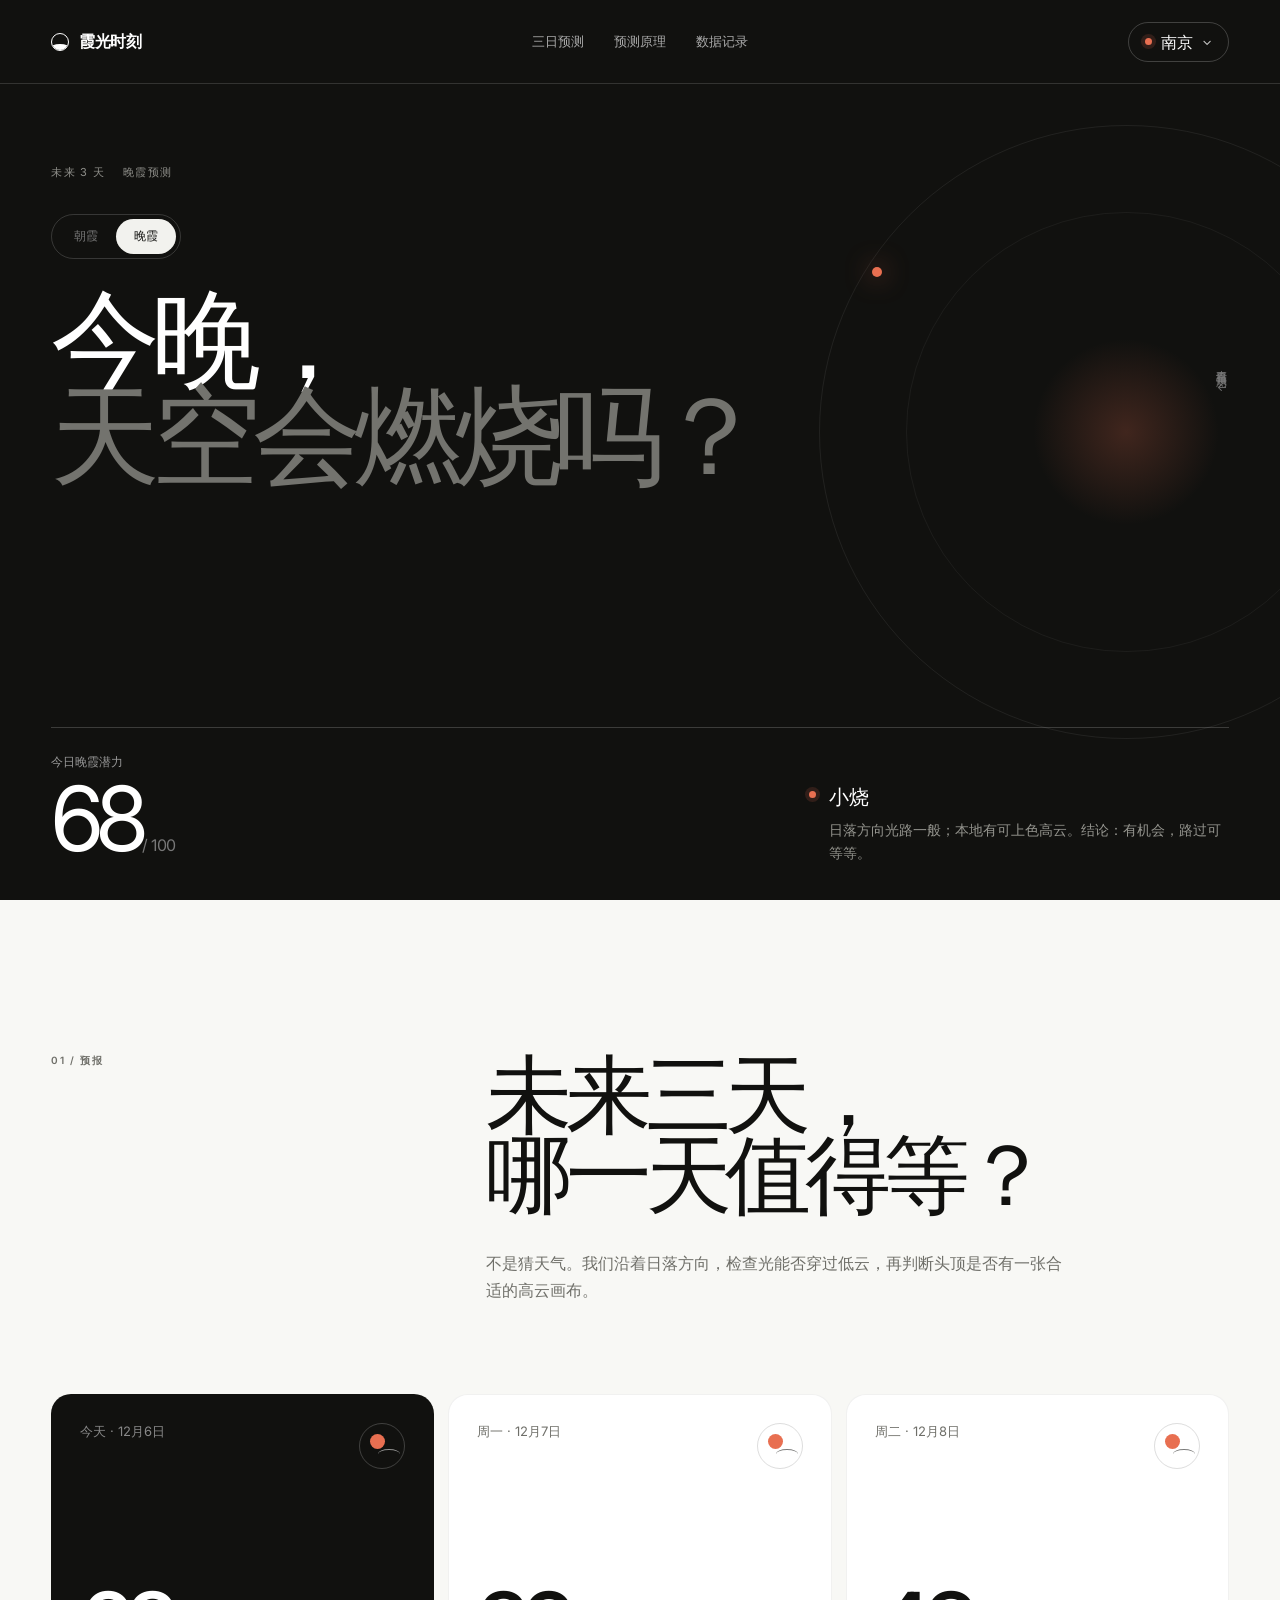
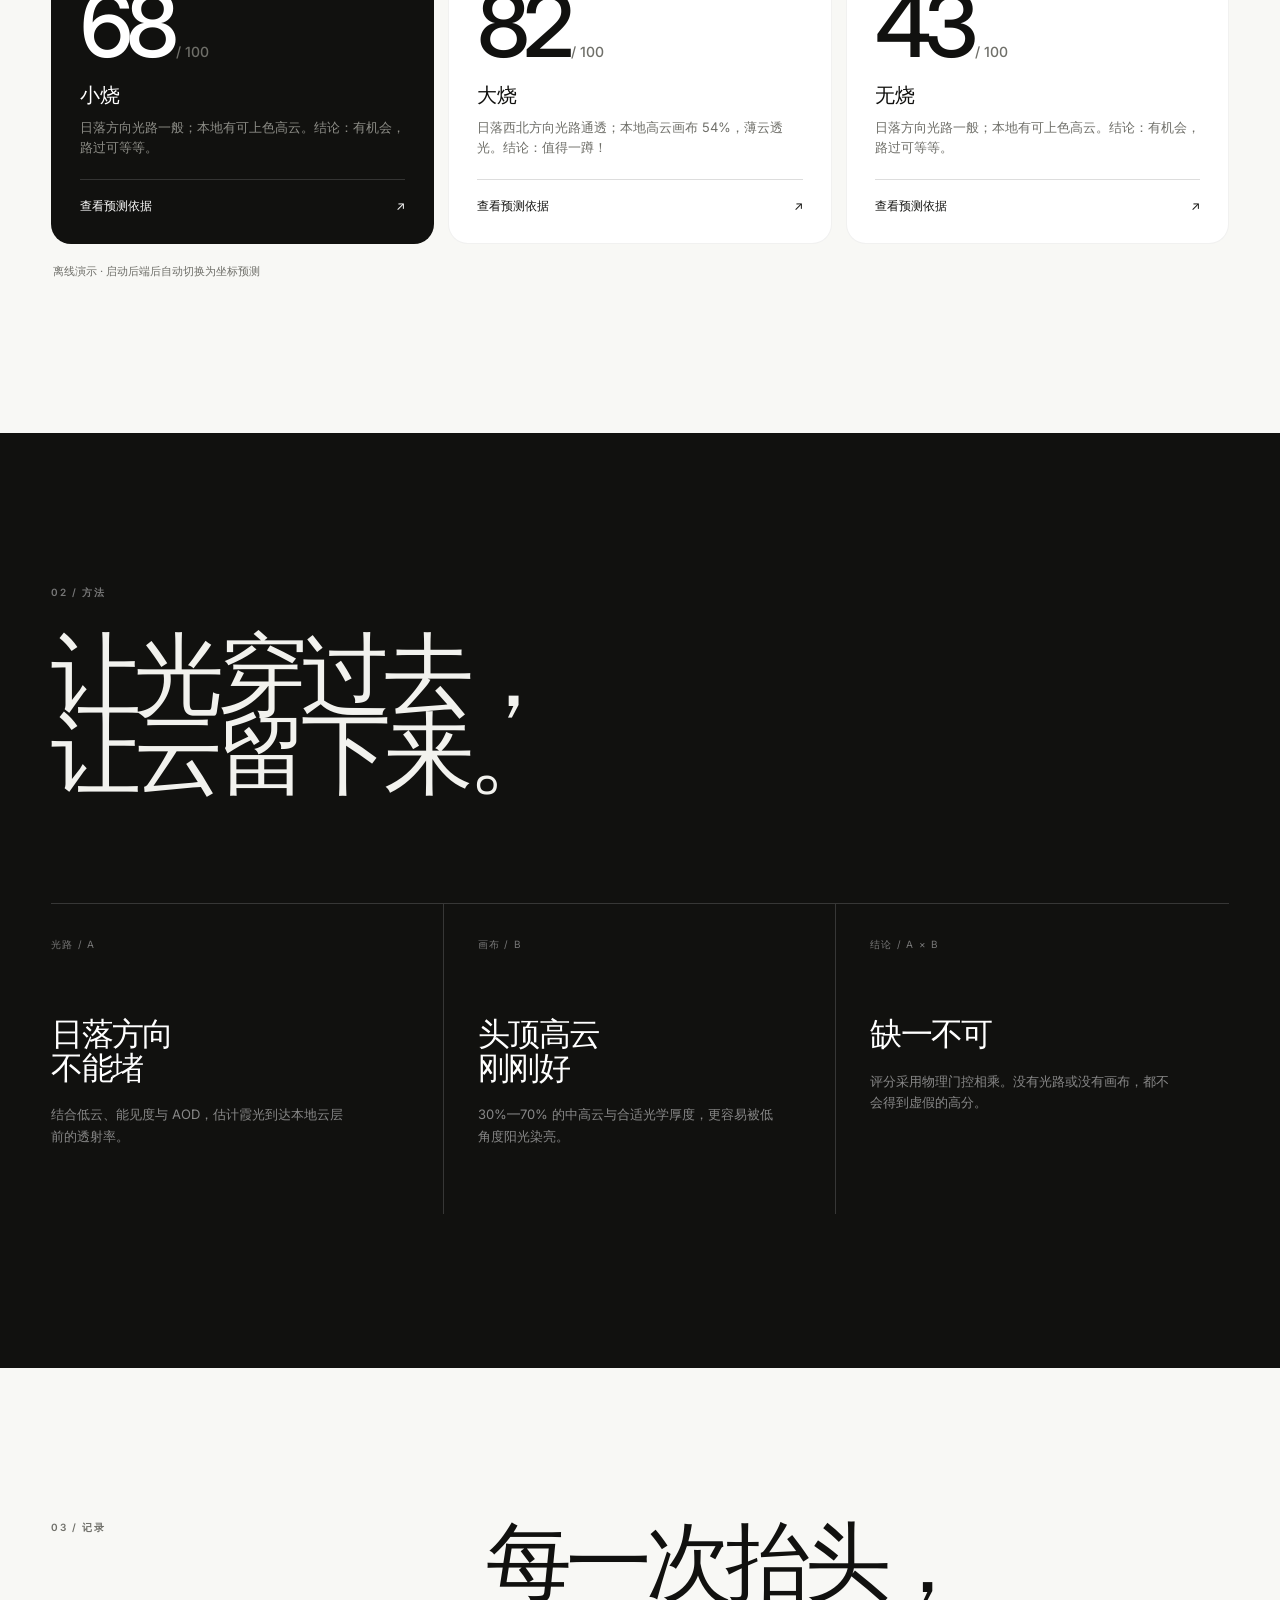
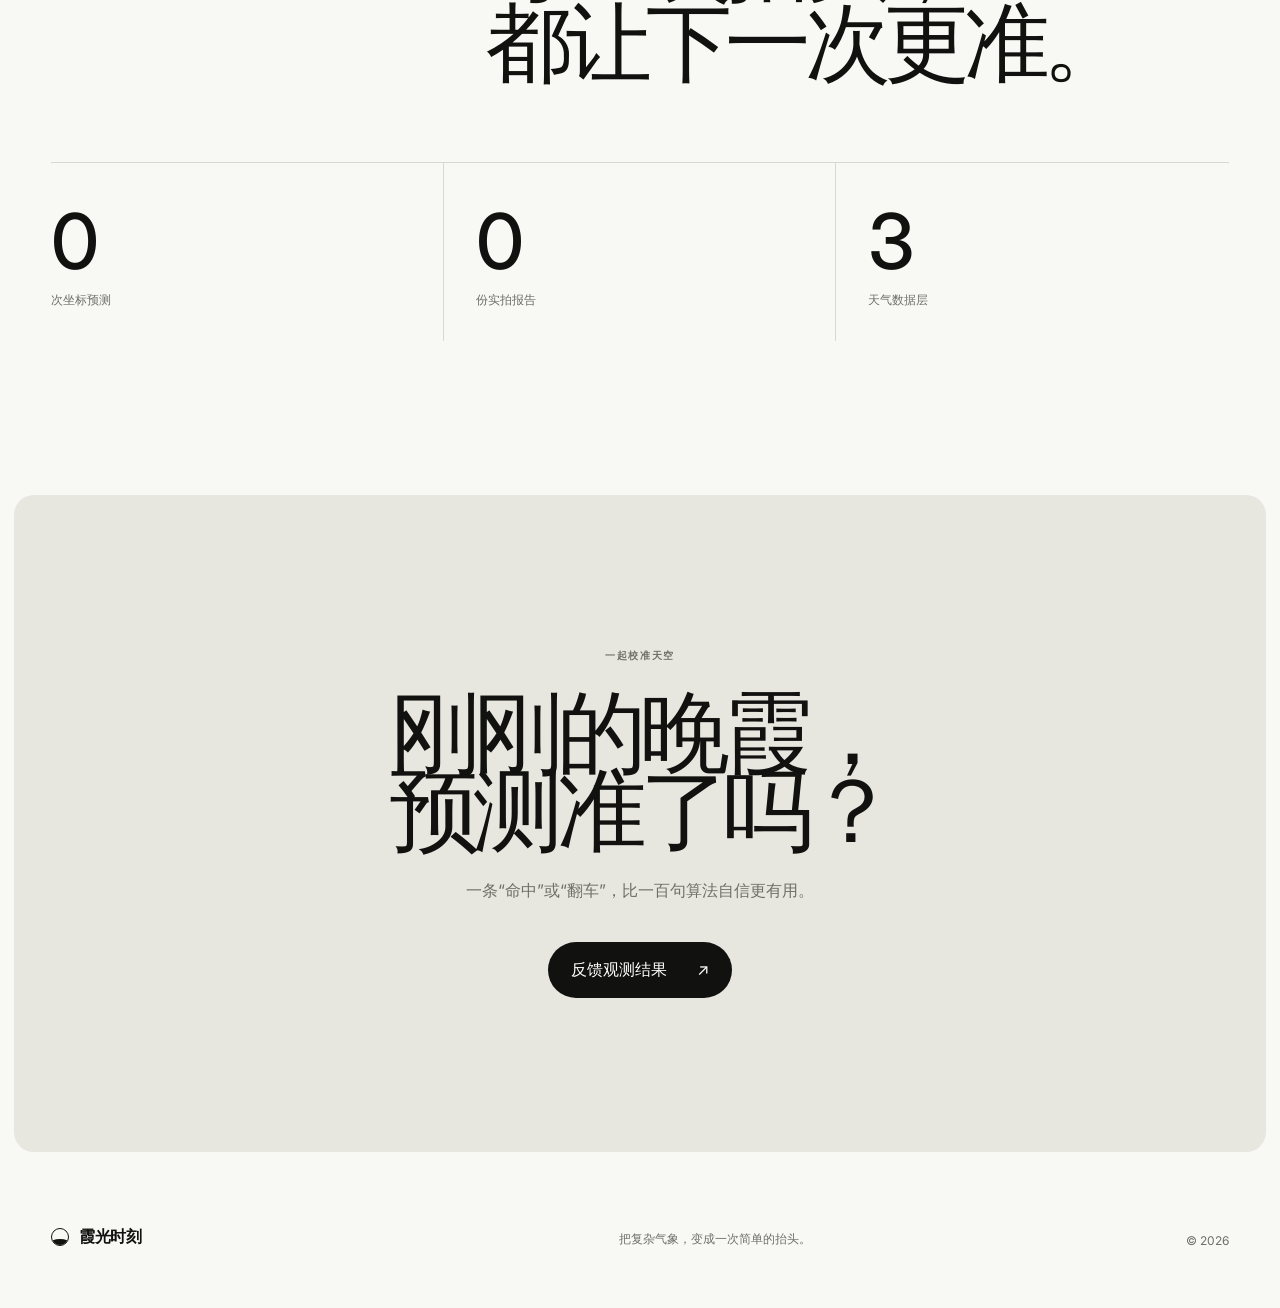
==== commit d28b4727: "接入真实剖面评分" ====
--- a/frontend/index.html
+++ b/frontend/index.html
@@ -19,7 +19,7 @@
     <nav class="desktop-nav" aria-label="主导航">
       <a href="#forecast">三日预测</a><a href="#method">预测原理</a><a href="#trust">数据记录</a>
     </nav>
-    <button class="location-pill" id="locateButton" type="button" aria-haspopup="dialog"><span class="location-dot"></span><span id="locationName">正在定位</span><span aria-hidden="true">⌄</span></button>
+    <button class="location-pill" id="locateButton" type="button" aria-haspopup="dialog"><span class="location-dot"></span><span id="locationName">正在定位</span><span class="location-arrow" aria-hidden="true">⌄</span></button>
     <button class="menu-button" id="menuButton" aria-label="打开菜单" aria-expanded="false"><span></span><span></span></button>
   </header>
   <div class="mobile-menu" id="mobileMenu" aria-hidden="true">
--- a/frontend/style.css
+++ b/frontend/style.css
@@ -28,7 +28,10 @@
 .brand-mark::after { content: ""; position: absolute; left: -2px; right: -2px; bottom: -2px; height: 8px; border-radius: 50%; background: currentColor; }
 .desktop-nav { display: flex; gap: 30px; font-size: 13px; color: #aaa; }
 .desktop-nav a { transition: color .25s ease; }.desktop-nav a:hover { color: white; }
-.location-pill { justify-self: end; border: 1px solid rgba(255,255,255,.2); background: transparent; color: white; padding: 10px 16px; border-radius: var(--border-radius-button); display: flex; align-items: center; gap: 9px; }
+.location-pill { justify-self: end; border: 1px solid rgba(255,255,255,.2); background: transparent; color: white; padding: 10px 16px; border-radius: var(--border-radius-button); display: inline-flex; align-items: center; justify-content: center; gap: 9px; line-height: 1; min-height: 40px; white-space: nowrap; }
+.location-pill span { display: inline-flex; align-items: center; line-height: 1; }
+.location-pill #locationName { max-width: 150px; overflow: hidden; text-overflow: ellipsis; }
+.location-arrow { font-size: 13px; transform: translateY(-1px); opacity: .78; }
 .location-dot,.status-dot { width: 7px; height: 7px; border-radius: 50%; background: var(--accent-color); box-shadow: 0 0 0 4px rgba(232,111,81,.15); }
 .menu-button { display: none; background: none; border: 0; padding: 12px; }.menu-button span { display:block;width:22px;height:1px;background:white;margin:5px 0; }
 .mobile-menu { display: none; }
@@ -62,7 +65,8 @@
 footer{padding:60px var(--page-padding);display:grid;grid-template-columns:1fr 1fr auto;align-items:end;font-size:12px;color:var(--text-muted)}footer .brand{color:var(--primary-color);font-size:16px}footer p{margin:0}
 dialog{width:min(560px,calc(100% - 32px));border:0;border-radius:var(--border-radius-card);padding:0;box-shadow:0 30px 90px rgba(0,0,0,.22)}dialog::backdrop{background:rgba(17,17,15,.68);backdrop-filter:blur(6px)}dialog form{padding:34px}.dialog-head{display:flex;justify-content:space-between}.dialog-head h2{font-size:40px;letter-spacing:-.05em;margin:14px 0 28px}.dialog-head button{border:0;background:none;font-size:28px;align-self:start}.result-options{display:grid;grid-template-columns:repeat(3,1fr);gap:8px}.result-options input{position:absolute;opacity:0}.result-options span{display:block;text-align:center;border:1px solid var(--line-color);border-radius:12px;padding:14px}.result-options input:checked+span{background:var(--primary-color);color:white}.note-label{font-size:12px;color:var(--text-muted);display:block;margin-top:24px}.note-label textarea{display:block;width:100%;resize:vertical;min-height:90px;border:1px solid var(--line-color);border-radius:12px;padding:13px;margin-top:8px}.primary-button.submit{width:100%;justify-content:center}.form-message{text-align:center;font-size:12px;color:var(--text-muted);min-height:18px}
 .reveal{opacity:0;transform:translateY(28px);transition:opacity .8s ease,transform .8s cubic-bezier(.2,.7,.2,1)}.reveal.visible{opacity:1;transform:none}@keyframes shimmer{to{background-position:-200% 0}}
-@media(max-width:800px){.site-header{height:70px;grid-template-columns:1fr auto}.desktop-nav,.location-pill{display:none}.menu-button{display:block}.hero{min-height:calc(100svh - 70px);padding-top:64px}.hero h1{font-size:clamp(52px,16vw,78px)}.hero-result{grid-template-columns:1fr;gap:26px}.hero-verdict{justify-self:start}.scroll-hint{display:none}.hero-orbit{width:100vw;right:-48vw;top:20%}.section-heading{grid-template-columns:1fr;margin-bottom:55px}.section-heading .section-index,.section-heading h2,.section-heading>p:last-child{grid-column:1}.section-heading h2{margin-top:28px;font-size:52px}.forecast-grid{grid-template-columns:1fr}.forecast-card{min-height:410px}.method-grid{grid-template-columns:1fr;margin-top:70px}.method-grid article,.method-grid article+article{border-right:0;border-bottom:1px solid rgba(255,255,255,.16);padding:28px 0;min-height:260px}.method-grid h3{margin-top:45px}.stats{grid-template-columns:1fr}.stats>div,.stats>div+div{border-right:0;border-bottom:1px solid var(--line-color);padding:28px 0}.cta-section{margin:0 8px 8px}.cta-section h2{font-size:50px}footer{grid-template-columns:1fr;gap:26px}}
+@media(max-width:800px){.site-header{height:70px;grid-template-columns:auto 1fr auto;gap:10px}.desktop-nav{display:none}.location-pill{display:inline-flex;justify-self:end;max-width:42vw;min-height:38px;padding:9px 12px;font-size:12px;gap:8px}.location-pill #locationName{max-width:26vw}.menu-button{display:block}.hero{min-height:calc(100svh - 70px);padding-top:64px}.hero h1{font-size:clamp(52px,16vw,78px)}.hero-result{grid-template-columns:1fr;gap:26px}.hero-verdict{justify-self:start}.scroll-hint{display:none}.hero-orbit{width:100vw;right:-48vw;top:20%}.section-heading{grid-template-columns:1fr;margin-bottom:55px}.section-heading .section-index,.section-heading h2,.section-heading>p:last-child{grid-column:1}.section-heading h2{margin-top:28px;font-size:52px}.forecast-grid{grid-template-columns:1fr}.forecast-card{min-height:410px}.method-grid{grid-template-columns:1fr;margin-top:70px}.method-grid article,.method-grid article+article{border-right:0;border-bottom:1px solid rgba(255,255,255,.16);padding:28px 0;min-height:260px}.method-grid h3{margin-top:45px}.stats{grid-template-columns:1fr}.stats>div,.stats>div+div{border-right:0;border-bottom:1px solid var(--line-color);padding:28px 0}.cta-section{margin:0 8px 8px}.cta-section h2{font-size:50px}footer{grid-template-columns:1fr;gap:26px}}
+@media(max-width:430px){.brand{gap:8px;font-size:14px}.location-pill{max-width:39vw;padding:9px 10px}.location-pill #locationName{max-width:22vw}.location-arrow{font-size:12px}.menu-button{padding-right:0}}
 @media(prefers-reduced-motion:reduce){html{scroll-behavior:auto}*,*::before,*::after{animation-duration:.01ms!important;transition-duration:.01ms!important}.reveal{opacity:1;transform:none}}
 .photo-label{display:grid;gap:7px;margin-top:18px;font-size:12px;color:var(--text-muted)}.photo-label input{width:100%;padding:10px;border:1px dashed var(--line-color);border-radius:12px;background:var(--surface-soft)}.photo-label small{font-size:10px;color:#999}
 .city-dialog{width:min(660px,calc(100% - 32px));max-height:min(800px,calc(100svh - 32px))}.city-panel{padding:34px}.city-dialog .dialog-head h2{font-size:40px;letter-spacing:-.05em;margin:14px 0 28px}.current-location-button{width:100%;display:grid;grid-template-columns:auto 1fr auto;gap:15px;align-items:center;text-align:left;border:0;background:var(--primary-color);color:white;border-radius:16px;padding:18px}.current-location-button span:nth-child(2){display:grid;gap:4px}.current-location-button strong{font-size:14px;font-weight:500}.current-location-button small{color:#888;font-size:10px}.current-location-button b{font-weight:400}.city-scope{display:flex;flex-wrap:wrap;gap:7px;margin-top:16px}.city-scope span{border:1px solid var(--line-color);border-radius:var(--border-radius-button);padding:7px 11px;color:var(--text-muted);font-size:9px;letter-spacing:.02em}.city-search{display:block;margin:14px 0 7px;position:relative}.city-search::before{content:"⌕";position:absolute;left:16px;top:50%;transform:translateY(-52%);font-size:18px;color:#999}.city-search input{width:100%;border:1px solid var(--line-color);background:var(--surface-soft);border-radius:14px;padding:15px 17px 15px 43px;outline:none}.city-search input:focus{border-color:#777;background:white}.city-search-hint{margin:0 2px 13px;color:#999;font-size:10px;min-height:15px}.city-list{display:grid;grid-template-columns:repeat(3,1fr);gap:8px;max-height:300px;overflow:auto;padding-right:3px}.city-option{border:1px solid var(--line-color);background:white;border-radius:12px;padding:14px;text-align:left;min-height:66px;transition:.2s}.city-option:hover,.city-option:focus-visible{background:var(--surface-color);transform:translateY(-1px);outline:none;border-color:rgba(17,17,15,.35)}.city-option strong{display:block;font-size:13px;font-weight:500}.city-option small{display:block;color:#999;font-size:9px;line-height:1.35;margin-top:5px;overflow:hidden;text-overflow:ellipsis;white-space:nowrap}.city-empty{grid-column:1/-1;color:var(--text-muted);font-size:12px;padding:30px 0;text-align:center}.city-loading::after{content:"";display:inline-block;width:5px;height:5px;margin-left:7px;border-radius:50%;background:var(--accent-color);animation:cityPulse .8s ease-in-out infinite alternate}.mobile-location{border:0;background:transparent;color:#777;text-align:left;padding:0;font-size:11px}@keyframes cityPulse{to{transform:scale(1.8);opacity:.35}}
